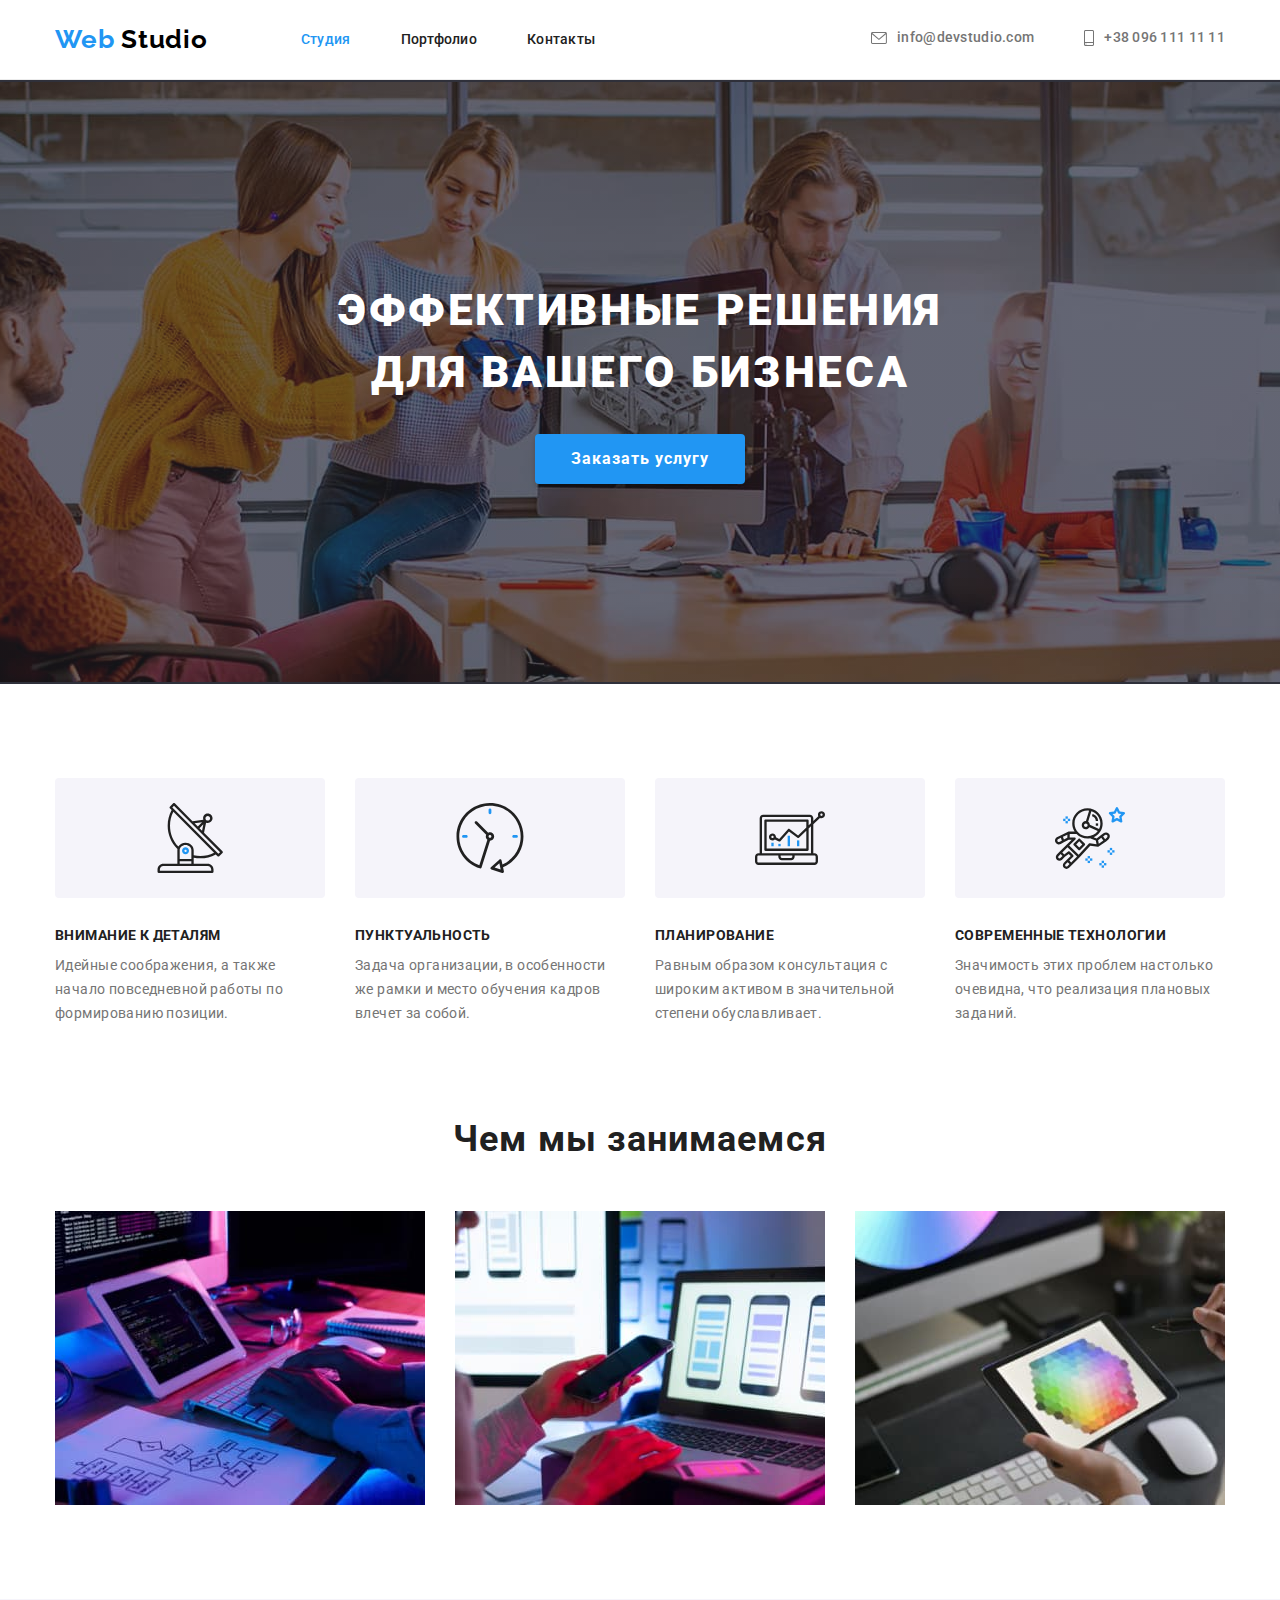
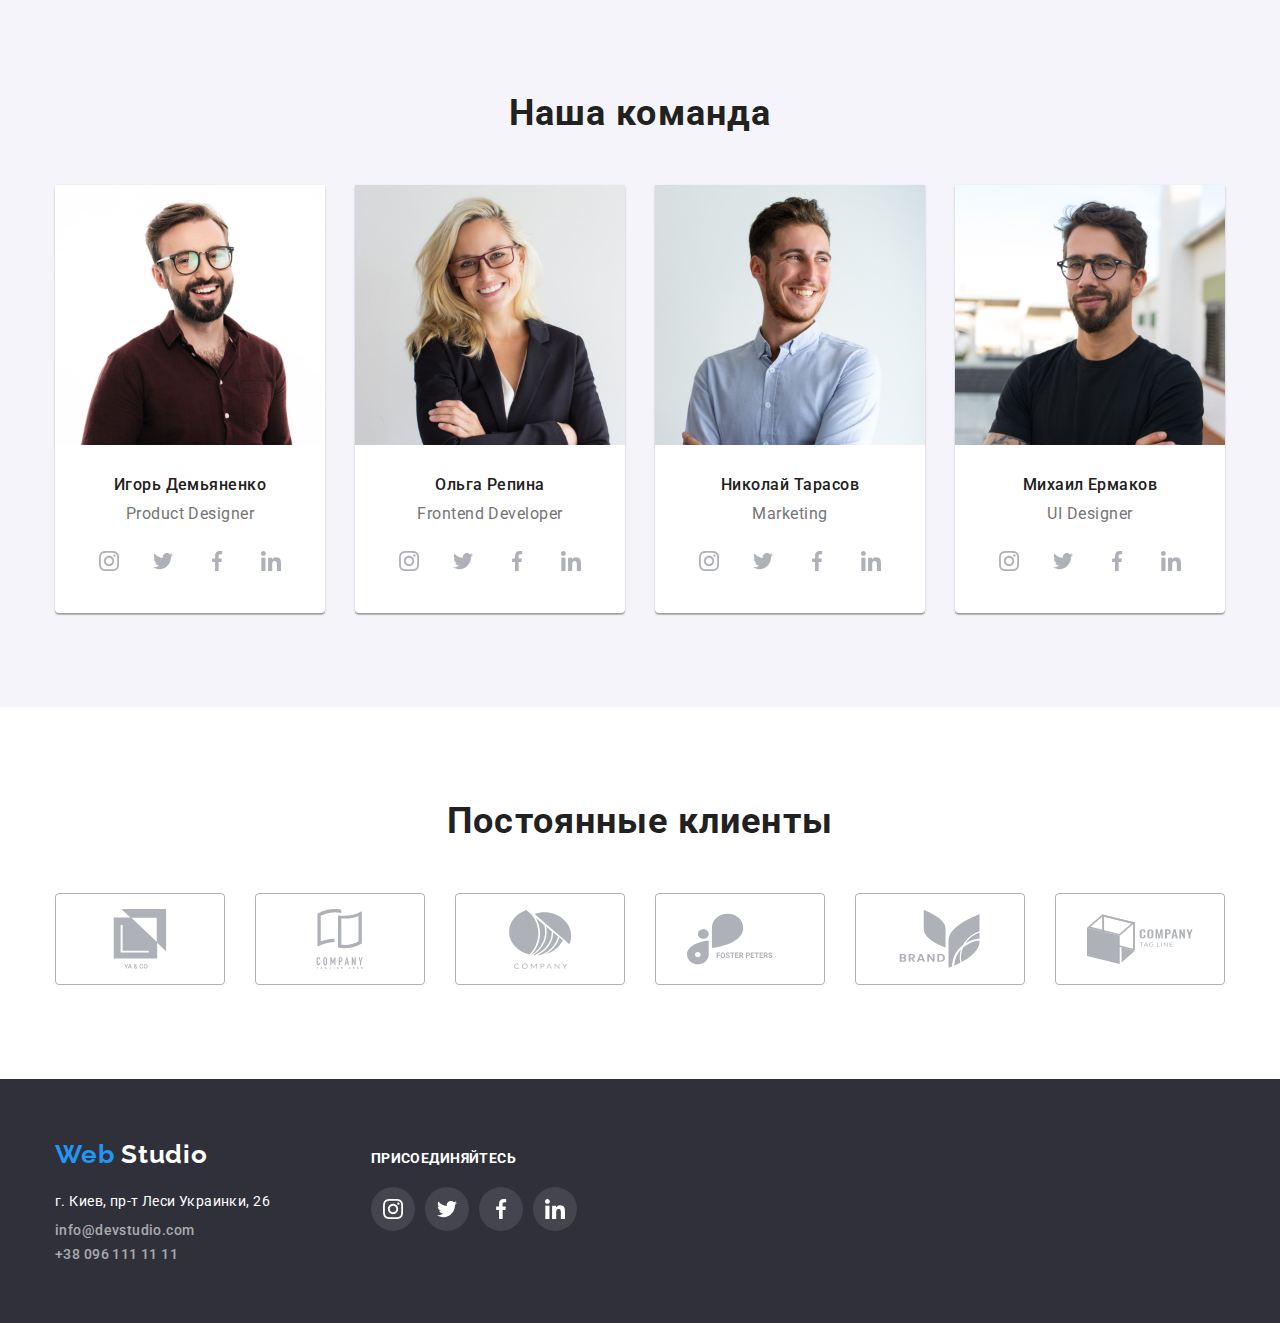
==== index.html @ 5f7f223e "create hw-05" ====
<!DOCTYPE html>
<html lang="ru">
  <head>
    <meta charset="UTF-8" />
    <meta http-equiv="X-UA-Compatible" content="IE=edge" />
    <meta name="viewport" content="width=device-width, initial-scale=1.0" />
    <title>Студия</title>
    <link rel="preconnect" href="https://fonts.googleapis.com" />
    <link rel="preconnect" href="https://fonts.gstatic.com" crossorigin />
    <link
      href="https://fonts.googleapis.com/css2?family=Oleo+Script&family=Raleway:wght@700&family=Roboto:wght@400;500;700;900&display=swap"
      rel="stylesheet"
    />
    <link
      rel="stylesheet"
      href="https://cdnjs.cloudflare.com/ajax/libs/modern-normalize/1.1.0/modern-normalize.css"
    />
    <link rel="stylesheet" href="./css/style.css" />
  </head>

  <body>
    <!--Хедер-->
    <header class="header">
      <div class="container header-content">
        <a class="logo link" href="./index.html">
          <span class="logo-web-color">Web</span>
          <span class="logo-studio-color">Studio</span>
        </a>
        <nav>
          <ul class="nav-list list">
            <li class="nav-item">
              <a class="nav-link link current" href="./index.html">Студия</a>
            </li>
            <li class="nav-item">
              <a class="nav-link link" href="./portfolio.html">Портфолио</a>
            </li>
            <li class="nav-item">
              <a class="nav-link link" href="#footer">Контакты</a>
            </li>
          </ul>
        </nav>
        <ul class="contacts-list list">
          <li class="contacts-item">
            <a class="contacts-link header-email link" href="mailto:info@devstudio.com">
              <svg class="header-icon envelope-icon">
                <use href="./images/icons.svg#icon-envelope"></use>
              </svg>
              info@devstudio.com
            </a>
          </li>
          <li class="contacts-item">
            <a class="contacts-link header-phone link" href="tel:+380961111111">
              <svg class="header-icon smartphone-icon">
                <use href="./images/icons.svg#icon-smartphone"></use>
              </svg>
              +38 096 111 11 11
            </a>
          </li>
        </ul>
      </div>
    </header>

    <main>
      <!--Герой-->
      <section class="section hero">
        <h1 class="hero-title">Эффективные решения для вашего бизнеса</h1>
        <button class="hero-button btn" type="button">Заказать услугу</button>
      </section>
      <!--Особенности-->
      <section class="section features">
        <div class="container">
          <!--Заголовок скрыт-->
          <h2 class="visually-hidden">Особенности</h2>
          <!--содержание секции-->
          <ul class="features-list list">
            <li class="features-item">
              <div class="features-icon-field">
                <svg class="features-icon">
                  <use href="./images/icons.svg#icon-antenna"></use>
                </svg>
              </div>
              <h3 class="features-item-title">Внимание к деталям</h3>
              <p class="features-item-text">
                Идейные соображения, а также начало повседневной работы по формированию позиции.
              </p>
            </li>
            <li class="features-item">
              <div class="features-icon-field">
                <svg class="features-icon">
                  <use href="./images/icons.svg#icon-clock"></use>
                </svg>
              </div>
              <h3 class="features-item-title">Пунктуальность</h3>
              <p class="features-item-text">
                Задача организации, в особенности же рамки и место обучения кадров влечет за собой.
              </p>
            </li>
            <li class="features-item">
              <div class="features-icon-field">
                <svg class="features-icon">
                  <use href="./images/icons.svg#icon-diagram"></use>
                </svg>
              </div>
              <h3 class="features-item-title">Планирование</h3>
              <p class="features-item-text">
                Равным образом консультация с широким активом в значительной степени обуславливает.
              </p>
            </li>
            <li class="features-item">
              <div class="features-icon-field">
                <svg class="features-icon">
                  <use href="./images/icons.svg#icon-astronaut"></use>
                </svg>
              </div>
              <h3 class="features-item-title">Современные технологии</h3>
              <p class="features-item-text">
                Значимость этих проблем настолько очевидна, что реализация плановых заданий.
              </p>
            </li>
          </ul>
        </div>
      </section>
      <!--презентация продуктов компании-->
      <section class="section directions">
        <div class="container">
          <h2 class="directions-title pre-title">Чем мы занимаемся</h2>
          <ul class="directions-list list">
            <li class="directions-item">
              <img class="directions-image" src="./images/box_1.jpg" alt="Продукт 1" width="370" />
            </li>
            <li class="directions-item">
              <img class="directions-image" src="./images/box_2.jpg" alt="Продукт 2" width="370" />
            </li>
            <li class="directions-item">
              <img class="directions-image" src="./images/box_3.jpg" alt="Продукт 3" width="370" />
            </li>
          </ul>
        </div>
      </section>
      <!--Команда-->
      <section class="section team">
        <div class="container">
          <h2 class="team-title pre-title">Наша команда</h2>
          <ul class="team-list list">
            <li class="team-item">
              <img
                class="team-image"
                src="./images/team_photo_1.jpg"
                alt="Сотрудник 1"
                width="270"
              />
              <div class="team-description">
                <h3 class="team-member">Игорь Демьяненко</h3>
                <p class="team-position">Product Designer</p>
                <ul class="social-list">
                  <li class="social-item">
                    <a class="social-link link" href="/">
                      <svg class="social-icon">
                        <use href="./images/icons.svg#icon-instagram"></use>
                      </svg>
                    </a>
                  </li>
                  <li class="social-item">
                    <a class="social-link link" href="/">
                      <svg class="social-icon">
                        <use href="./images/icons.svg#icon-twitter"></use>
                      </svg>
                    </a>
                  </li>
                  <li class="social-item">
                    <a class="social-link link" href="/">
                      <svg class="social-icon">
                        <use href="./images/icons.svg#icon-facebook"></use>
                      </svg>
                    </a>
                  </li>
                  <li class="social-item">
                    <a class="social-link link" href="/">
                      <svg class="social-icon">
                        <use href="./images/icons.svg#icon-linkedin"></use>
                      </svg>
                    </a>
                  </li>
                </ul>
              </div>
            </li>
            <li class="team-item">
              <img
                class="team-image"
                src="./images/team_photo_2.jpg"
                alt="Сотрудник 2"
                width="270"
              />
              <div class="team-description">
                <h3 class="team-member">Ольга Репина</h3>
                <p class="team-position">Frontend Developer</p>
                <ul class="social-list">
                  <li class="social-item">
                    <a class="social-link link" href="/">
                      <svg class="social-icon">
                        <use href="./images/icons.svg#icon-instagram"></use>
                      </svg>
                    </a>
                  </li>
                  <li class="social-item">
                    <a class="social-link link" href="/">
                      <svg class="social-icon">
                        <use href="./images/icons.svg#icon-twitter"></use>
                      </svg>
                    </a>
                  </li>
                  <li class="social-item">
                    <a class="social-link link" href="/">
                      <svg class="social-icon">
                        <use href="./images/icons.svg#icon-facebook"></use>
                      </svg>
                    </a>
                  </li>
                  <li class="social-item">
                    <a class="social-link link" href="/">
                      <svg class="social-icon">
                        <use href="./images/icons.svg#icon-linkedin"></use>
                      </svg>
                    </a>
                  </li>
                </ul>
              </div>
            </li>
            <li class="team-item">
              <img
                class="team-image"
                src="./images/team_photo_3.jpg"
                alt="Сотрудник 3"
                width="270"
              />
              <div class="team-description">
                <h3 class="team-member">Николай Тарасов</h3>
                <p class="team-position">Marketing</p>
                <ul class="social-list">
                  <li class="social-item">
                    <a class="social-link link" href="/">
                      <svg class="social-icon">
                        <use href="./images/icons.svg#icon-instagram"></use>
                      </svg>
                    </a>
                  </li>
                  <li class="social-item">
                    <a class="social-link link" href="/">
                      <svg class="social-icon">
                        <use href="./images/icons.svg#icon-twitter"></use>
                      </svg>
                    </a>
                  </li>
                  <li class="social-item">
                    <a class="social-link link" href="/">
                      <svg class="social-icon">
                        <use href="./images/icons.svg#icon-facebook"></use>
                      </svg>
                    </a>
                  </li>
                  <li class="social-item">
                    <a class="social-link link" href="/">
                      <svg class="social-icon">
                        <use href="./images/icons.svg#icon-linkedin"></use>
                      </svg>
                    </a>
                  </li>
                </ul>
              </div>
            </li>
            <li class="team-item">
              <img
                class="team-image"
                src="./images/team_photo_4.jpg"
                alt="Сотрудник 4"
                width="270"
              />
              <div class="team-description">
                <h3 class="team-member">Михаил Ермаков</h3>
                <p class="team-position">UI Designer</p>
                <ul class="social-list">
                  <li class="social-item">
                    <a class="social-link link" href="/">
                      <svg class="social-icon">
                        <use href="./images/icons.svg#icon-instagram"></use>
                      </svg>
                    </a>
                  </li>
                  <li class="social-item">
                    <a class="social-link link" href="/">
                      <svg class="social-icon">
                        <use href="./images/icons.svg#icon-twitter"></use>
                      </svg>
                    </a>
                  </li>
                  <li class="social-item">
                    <a class="social-link link" href="/">
                      <svg class="social-icon">
                        <use href="./images/icons.svg#icon-facebook"></use>
                      </svg>
                    </a>
                  </li>
                  <li class="social-item">
                    <a class="social-link link" href="/">
                      <svg class="social-icon">
                        <use href="./images/icons.svg#icon-linkedin"></use>
                      </svg>
                    </a>
                  </li>
                </ul>
              </div>
            </li>
          </ul>
        </div>
      </section>
      <section class="section clients">
        <div class="container">
          <h2 class="clients-title pre-title">Постоянные клиенты</h2>
          <ul class="clients-list">
            <li class="clients-item">
              <a class="clients-link link" href="/">
                <svg class="clients-icon">
                  <use href="./images/icons.svg#icon-client1"></use>
                </svg>
              </a>
            </li>
            <li class="clients-item">
              <a class="clients-link link" href="/">
                <svg class="clients-icon">
                  <use href="./images/icons.svg#icon-client2"></use>
                </svg>
              </a>
            </li>
            <li class="clients-item">
              <a class="clients-link link" href="/">
                <svg class="clients-icon">
                  <use href="./images/icons.svg#icon-client3"></use>
                </svg>
              </a>
            </li>
            <li class="clients-item">
              <a class="clients-link link" href="/">
                <svg class="clients-icon">
                  <use href="./images/icons.svg#icon-client4"></use>
                </svg>
              </a>
            </li>
            <li class="clients-item">
              <a class="clients-link link" href="/">
                <svg class="clients-icon">
                  <use href="./images/icons.svg#icon-client5"></use>
                </svg>
              </a>
            </li>
            <li class="clients-item">
              <a class="clients-link link" href="/">
                <svg class="clients-icon">
                  <use href="./images/icons.svg#icon-client6"></use>
                </svg>
              </a>
            </li>
          </ul>
        </div>
      </section>
    </main>
    <!--подвал-->
    <footer id="footer">
      <div class="container footer-container">
        <div class="address-footer">
          <a class="logo footer-logo link" href="./index.html">
            <span class="logo-web-color">Web</span>
            <span class="logo-footer-color">Studio</span>
          </a>
          <address class="address">
            <ul class="address-list list">
              <li class="address-item">
                <a
                  class="address-link link"
                  href="https://www.google.com.ua/maps/place/%D0%B1%D1%83%D0%BB%D1%8C%D0%B2%D0%B0%D1%80+%D0%9B%D0%B5%D1%81%D1%96+%D0%A3%D0%BA%D1%80%D0%B0%D1%97%D0%BD%D0%BA%D0%B8,+26,+%D0%9A%D0%B8%D1%97%D0%B2,+02000/@50.4265841,30.5361971,17z/data=!4m13!1m7!3m6!1s0x40d4cf0e033ecbe9:0x57a4dffefec77da0!2z0LHRg9C70YzQstCw0YAg0JvQtdGB0ZYg0KPQutGA0LDRl9C90LrQuCwgMjYsINCa0LjRl9CyLCAwMjAwMA!3b1!8m2!3d50.4265807!4d30.5383858!3m4!1s0x40d4cf0e033ecbe9:0x57a4dffefec77da0!8m2!3d50.4265807!4d30.5383858"
                >
                  г. Киев, пр-т Леси Украинки, 26
                </a>
              </li>
              <li class="address-item">
                <a class="contacts-link footer-contacts-link link" href="mailto:info@devstudio.com">
                  info@devstudio.com
                </a>
              </li>
              <li class="address-item">
                <a class="contacts-link footer-contacts-link link" href="tel:+380961111111"
                  >+38 096 111 11 11</a
                >
              </li>
            </ul>
          </address>
        </div>
        <div class="social-footer">
          <h2 class="social-footer-title">Присоединяйтесь</h2>
          <ul class="social-list social-list-footer">
            <li class="social-item">
              <a class="social-link social-link-footer link" href="/">
                <svg class="social-icon social-icon-footer">
                  <use href="./images/icons.svg#icon-instagram"></use>
                </svg>
              </a>
            </li>
            <li class="social-item">
              <a class="social-link social-link-footer link" href="/">
                <svg class="social-icon social-icon-footer">
                  <use href="./images/icons.svg#icon-twitter"></use>
                </svg>
              </a>
            </li>
            <li class="social-item">
              <a class="social-link social-link-footer link" href="/">
                <svg class="social-icon social-icon-footer">
                  <use href="./images/icons.svg#icon-facebook"></use>
                </svg>
              </a>
            </li>
            <li class="social-item">
              <a class="social-link social-link-footer link" href="/">
                <svg class="social-icon social-icon-footer">
                  <use href="./images/icons.svg#icon-linkedin"></use>
                </svg>
              </a>
            </li>
          </ul>
        </div>
      </div>
    </footer>
  </body>
</html>
---- css/style.css ----
:root {
	--main-text-color: #212121;
	--paragraf-color: #757575;
	--main-brand-color: #2196f3;
	--main-background-color: #2f303a;
	--secondary-background-color: #f5f4fa;
	--hover-text-color: #ffffff;
	--logo-darck-color: #000000;
	--footer-link-color: rgba(255, 255, 255, 0.6);
	--footer-social-color: rgba(255, 255, 255, 0.1);
	--portfolio-border-color: #eeeeee;
	--clients-border-color: #afb1b8;
}

body {
	font-family: Roboto, sans-serif;
	color: var(--main-text-color);
	margin: 0;
}

button {
	border-width: 0;
}

h1,
h2,
h3,
h4,
h5,
h6 {
	margin: 0;
}

ul {
	list-style-type: none;
	margin: 0;
	padding: 0;
}

p {
	margin: 0;
}

img {
	display: block;
	max-width: 100%;
	height: auto;
}

.container {
	width: 1200px;
	margin: 0 auto;
	padding: 0 15px;
}

.link {
	text-decoration: none;
}

.btn {
	cursor: pointer;
}

.address {
	font-style: normal;
}

.section {
	padding: 94px 0;
}

/*Главная страница*/

/* Хедер */
.header {
	border-bottom: 1px solid #ececec;
}

.header-content {
	display: flex;
	align-items: center;
}

/*Логотип*/
.logo {
	font-family: Raleway;
	font-weight: 700;
	font-size: 26px;
	line-height: 1.2;
	letter-spacing: 0.03em;
	margin-right: 93px;
}

.logo-web-color {
	color: var(--main-brand-color);
}

.logo-studio-color {
	color: var(--logo-darck-color);
}

.logo-footer-color {
	color: var(--hover-text-color);
}

/*Навигация*/
.nav-list {
	display: flex;
}

.nav-item:not(:last-child) {
	margin-right: 50px;
}

.nav-link {
	display: block;
	padding: 32px 0;
	font-weight: 500;
	font-size: 14px;
	line-height: 1.1;
	letter-spacing: 0.02em;
	color: var(--main-text-color);
}

.current {
	color: var(--main-brand-color);
}

.nav-link:hover,
.nav-link:focus {
	color: var(--main-brand-color);
}

.contacts-list {
	display: flex;
	margin-left: auto;
}

.contacts-item:not(:last-child) {
	margin-right: 50px;
}

.contacts-link {
	display: inline-flex;
	align-items: center;
	font-weight: 500;
	font-size: 14px;
	line-height: 1.1;
	letter-spacing: 0.02em;
	color: var(--paragraf-color);
}

.header-icon {
	fill: currentColor;
	margin-right: 10px;
}

.envelope-icon {
	width: 16px;
	height: 12px;
}

.smartphone-icon {
	width: 10px;
	height: 16px;
}

.contacts-link:hover,
.contacts-link:focus {
	color: var(--main-brand-color);
}

/*Герой*/
.hero {
	padding: 200px 0;
	background-image: linear-gradient(to right, rgba(47, 48, 58, 0.4), rgba(47, 48, 58, 0.4)),
		url(../images/hero-bg-image.jpg);
	background-color: var(--main-background-color);
	background-repeat: no-repeat;
	background-position: center;
}

.hero-title {
	max-width: 700px;
	font-weight: 900;
	font-size: 44px;
	line-height: 1.4;
	text-align: center;
	letter-spacing: 0.06em;
	text-transform: uppercase;
	color: var(--hover-text-color);
	margin-left: auto;
	margin-right: auto;
	margin-bottom: 30px;
}

.hero-button {
	display: block;
	margin: 0 auto;
	padding: 10px 36px;
	background: var(--main-brand-color);
	box-shadow: 0px 4px 4px rgba(0, 0, 0, 0.15);
	border-radius: 4px;
	font-weight: 700;
	font-size: 16px;
	line-height: 1.9;
	letter-spacing: 0.06em;
	color: var(--hover-text-color);
}

/*Особенности*/
.visually-hidden {
	position: absolute;
	width: 1px;
	height: 1px;
	margin: -1px;
	padding: 0;
	border: 0;
	white-space: nowrap;
	clip-path: inset(100%);
	clip: rect(0 0 0 0);
	overflow: hidden;
}

.features {
	padding-bottom: 0;
}

.features-list {
	display: flex;
}

.features-item {
	width: 270px;
	display: inline-block;
}

.features-icon-field {
	display: flex;
	padding: 25px 0;
	background-color: var(--secondary-background-color);
	justify-content: center;
	margin-bottom: 30px;
	border-radius: 4px;
}

.features-icon {
	width: 70px;
	height: 70px;
}

.features-item:not(:last-child) {
	margin-right: 30px;
}

.features-item-title {
	margin-bottom: 10px;
	font-weight: 700;
	font-size: 14px;
	line-height: 1.1;
	letter-spacing: 0.03em;
	text-transform: uppercase;
}

.features-item-text {
	font-size: 14px;
	line-height: 24px;
	letter-spacing: 0.03em;
	color: var(--paragraf-color);
}

/*Чем мы занимаемся*/
.pre-title {
	margin-bottom: 50px;
	font-weight: 700;
	font-size: 36px;
	line-height: 1.16;
	letter-spacing: 0.03em;
	text-align: center;
}

.directions-list {
	display: flex;
}

.directions-item:not(:last-child) {
	margin-right: 30px;
}

/*Наша команда*/
.team {
	background-color: var(--secondary-background-color);
}

.team-list {
	display: flex;
}

.team-item {
	background: var(--hover-text-color);
	box-shadow: 0px 1px 3px rgba(0, 0, 0, 0.12), 0px 1px 1px rgba(0, 0, 0, 0.14), 0px 2px 1px rgba(0, 0, 0, 0.2);
	border-radius: 0px 0px 4px 4px;
}

.team-item:not(:last-child) {
	margin-right: 30px;
}

.team-description {
	text-align: center;
	padding: 30px 0;
}

.team-member {
	font-weight: 500;
	font-size: 16px;
	line-height: 1.2;
	letter-spacing: 0.03em;
	margin-bottom: 10px;
}

.team-position {
	font-size: 16px;
	line-height: 1.2;
	letter-spacing: 0.03em;
	color: var(--paragraf-color);
	margin-bottom: 16px;
}

.social-list {
	display: flex;
	padding: 0 32px;
}

.social-item {
	width: 44px;
	height: 44px;
}

.social-item:not(:last-child) {
	margin-right: 10px;
}

.social-link {
	display: flex;
	width: 100%;
	height: 100%;
	border-radius: 50%;
	align-items: center;
	justify-content: center;
	color: var(--clients-border-color);
}

.social-link:hover,
.social-link:focus {
	background-color: var(--main-brand-color);
	color: var(--hover-text-color);
}

.social-icon {
	width: 20px;
	height: 20px;
	fill: currentColor;
}

/*Наши клиенты*/

.clients-list {
	display: flex;
}

.clients-item:not(:last-child) {
	margin-right: 30px;
}

.clients-link {
	display: flex;
	align-items: center;
	justify-content: center;
	width: 170px;
	height: 92px;
	border: 1px solid var(--clients-border-color);
	border-radius: 4px;
	color: var(--clients-border-color);
}

.clients-link:hover,
.clients-link:focus {
	border: 1px solid var(--main-brand-color);
	color: var(--main-brand-color);
}

.clients-icon {
	width: 106px;
	height: 60px;
	fill: currentColor;
}

/*Подвал*/
footer {
	background-color: var(--main-background-color);
	padding: 60px 0;
}

.footer-container {
	display: flex;
}

.address-footer {
	margin-right: 70px;
}

.footer-logo {
	display: block;
	margin-bottom: 20px;
}

.address-item {
	margin-bottom: 9px;
}

.address-item:last-child {
	margin-bottom: 0;
}

.address-link {
	display: block;
	font-size: 14px;
	line-height: 1.7;
	letter-spacing: 0.03em;
	color: var(--hover-text-color);
}

.footer-contacts-link {
	display: block;
	letter-spacing: 0.03em;
	color: var(--footer-link-color);
}

.social-footer {
	margin-top: 12px;
}

.social-footer-title {
	font-weight: bold;
	font-size: 14px;
	line-height: 1.14;
	letter-spacing: 0.03em;
	text-transform: uppercase;
	color: var(--hover-text-color);
	margin-bottom: 20px;
}

.social-list-footer {
	padding: 0;
}

.social-link-footer {
	background-color: var(--footer-social-color);
	fill: var(--hover-text-color);
}

.social-icon-footer {
	fill: var(--hover-text-color);
}

/*Страница портфолио*/

/*Фильтры*/
.filter-list {
	display: flex;
	justify-content: center;
	margin-bottom: 50px;
}

.filter-item:not(:last-child) {
	margin-right: 8px;
}

.secondary-button {
	padding: 6px 22px;
	background: var(--secondary-background-color);
	border: none;
	border-radius: 4px;
	font-family: inherit;
	font-weight: 500;
	font-size: 16px;
	line-height: 1.6;
	text-align: center;
	letter-spacing: 0.03em;
}

.secondary-button:hover,
.secondary-button:focus {
	background: var(--main-brand-color);
	color: var(--hover-text-color);
	box-shadow: 0px 3px 1px rgba(0, 0, 0, 0.1), 0px 1px 2px rgba(0, 0, 0, 0.08), 0px 2px 2px rgba(0, 0, 0, 0.12);
}

/*Проекты*/
.projects-list {
	display: flex;
	flex-wrap: wrap;
}

.projects-item {
	cursor: pointer;
}

.projects-item:not(:nth-child(3n)) {
	margin-right: 30px;
}

.projects-item:not(:nth-last-child(-n + 3)) {
	margin-bottom: 30px;
}

.projects-item:hover {
	box-shadow: 0px 1px 1px rgba(0, 0, 0, 0.12), 0px 4px 4px rgba(0, 0, 0, 0.06), 1px 4px 6px rgba(0, 0, 0, 0.16);
}

.projects-description-field {
	padding: 20px 24px;
	border-left: 1px solid var(--portfolio-border-color);
	border-right: 1px solid var(--portfolio-border-color);
	border-bottom: 1px solid var(--portfolio-border-color);
}

.projects-image {
	display: block;
}

.projects-title {
	font-weight: 700;
	font-size: 18px;
	line-height: 2;
	letter-spacing: 0.06em;
	margin-bottom: 4px;
}

.projects-description {
	font-size: 16px;
	line-height: 1.9;
	letter-spacing: 0.03em;
	color: var(--paragraf-color);
}
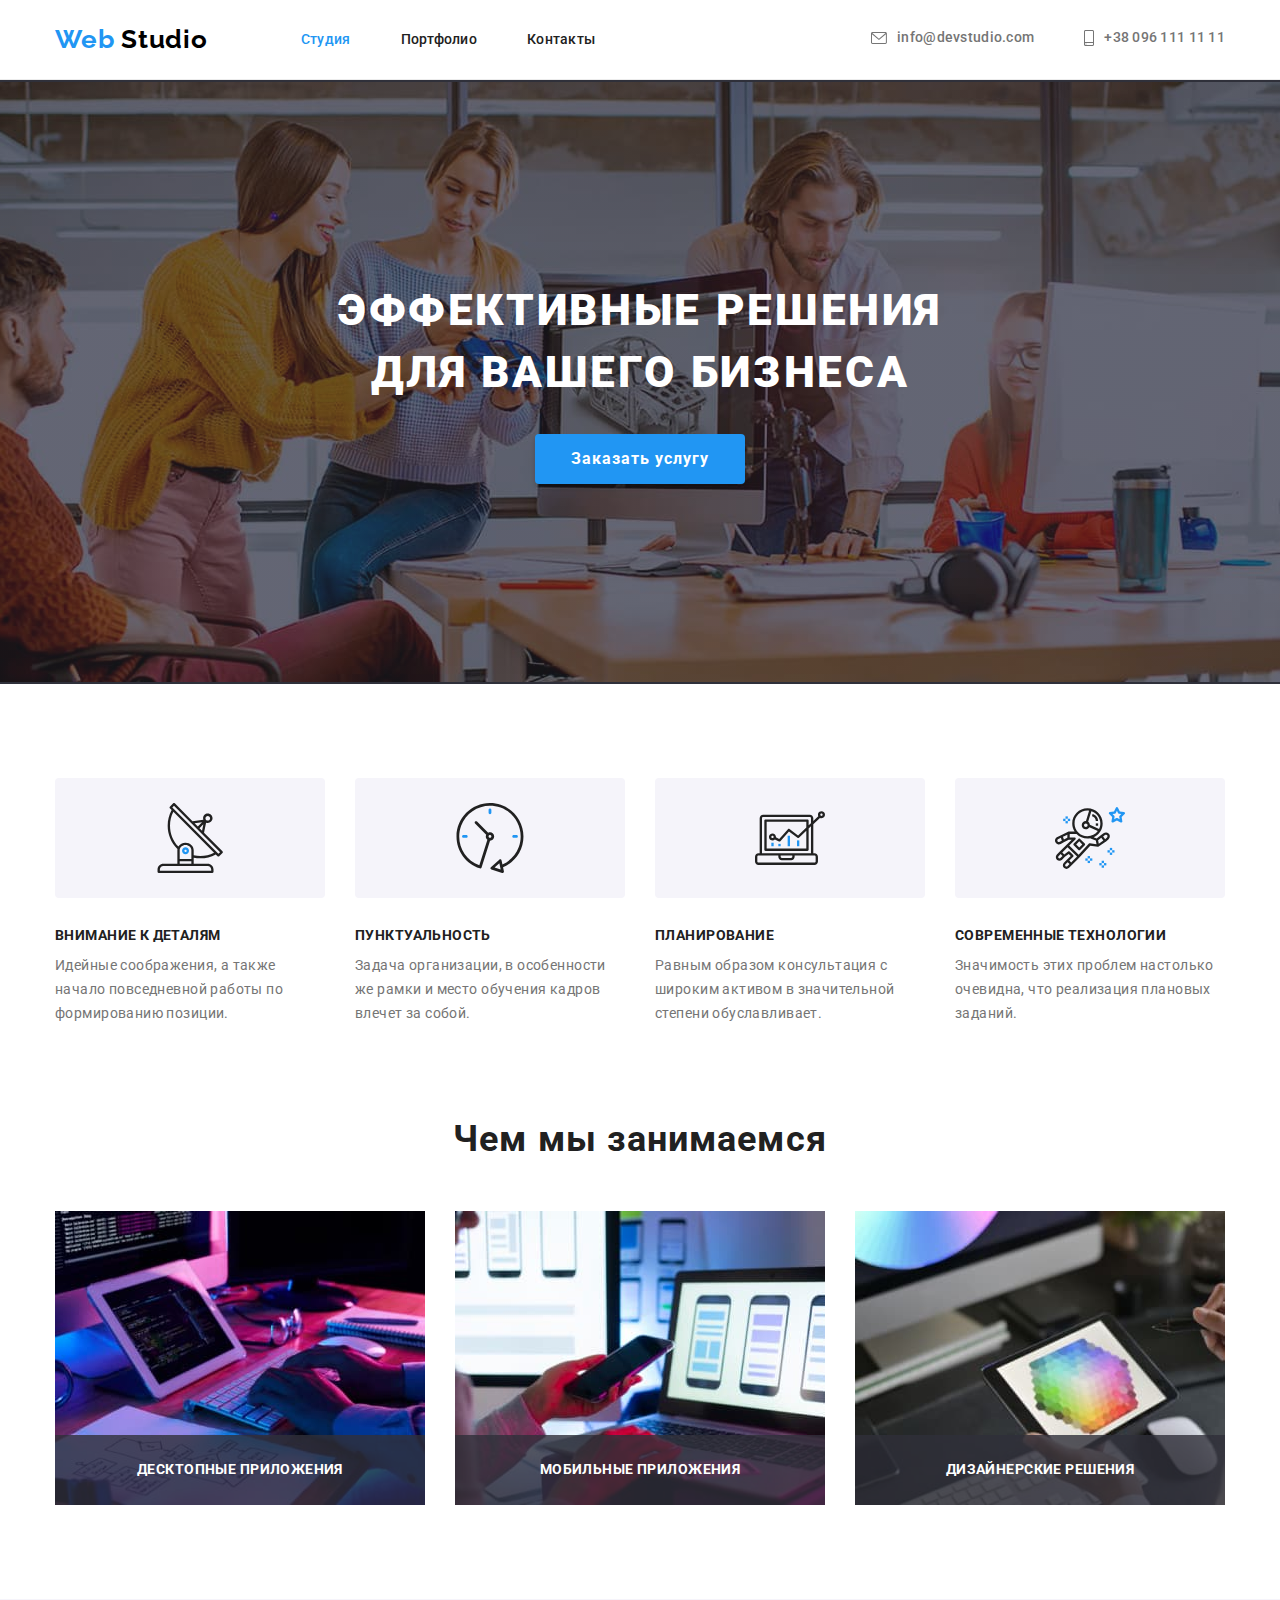
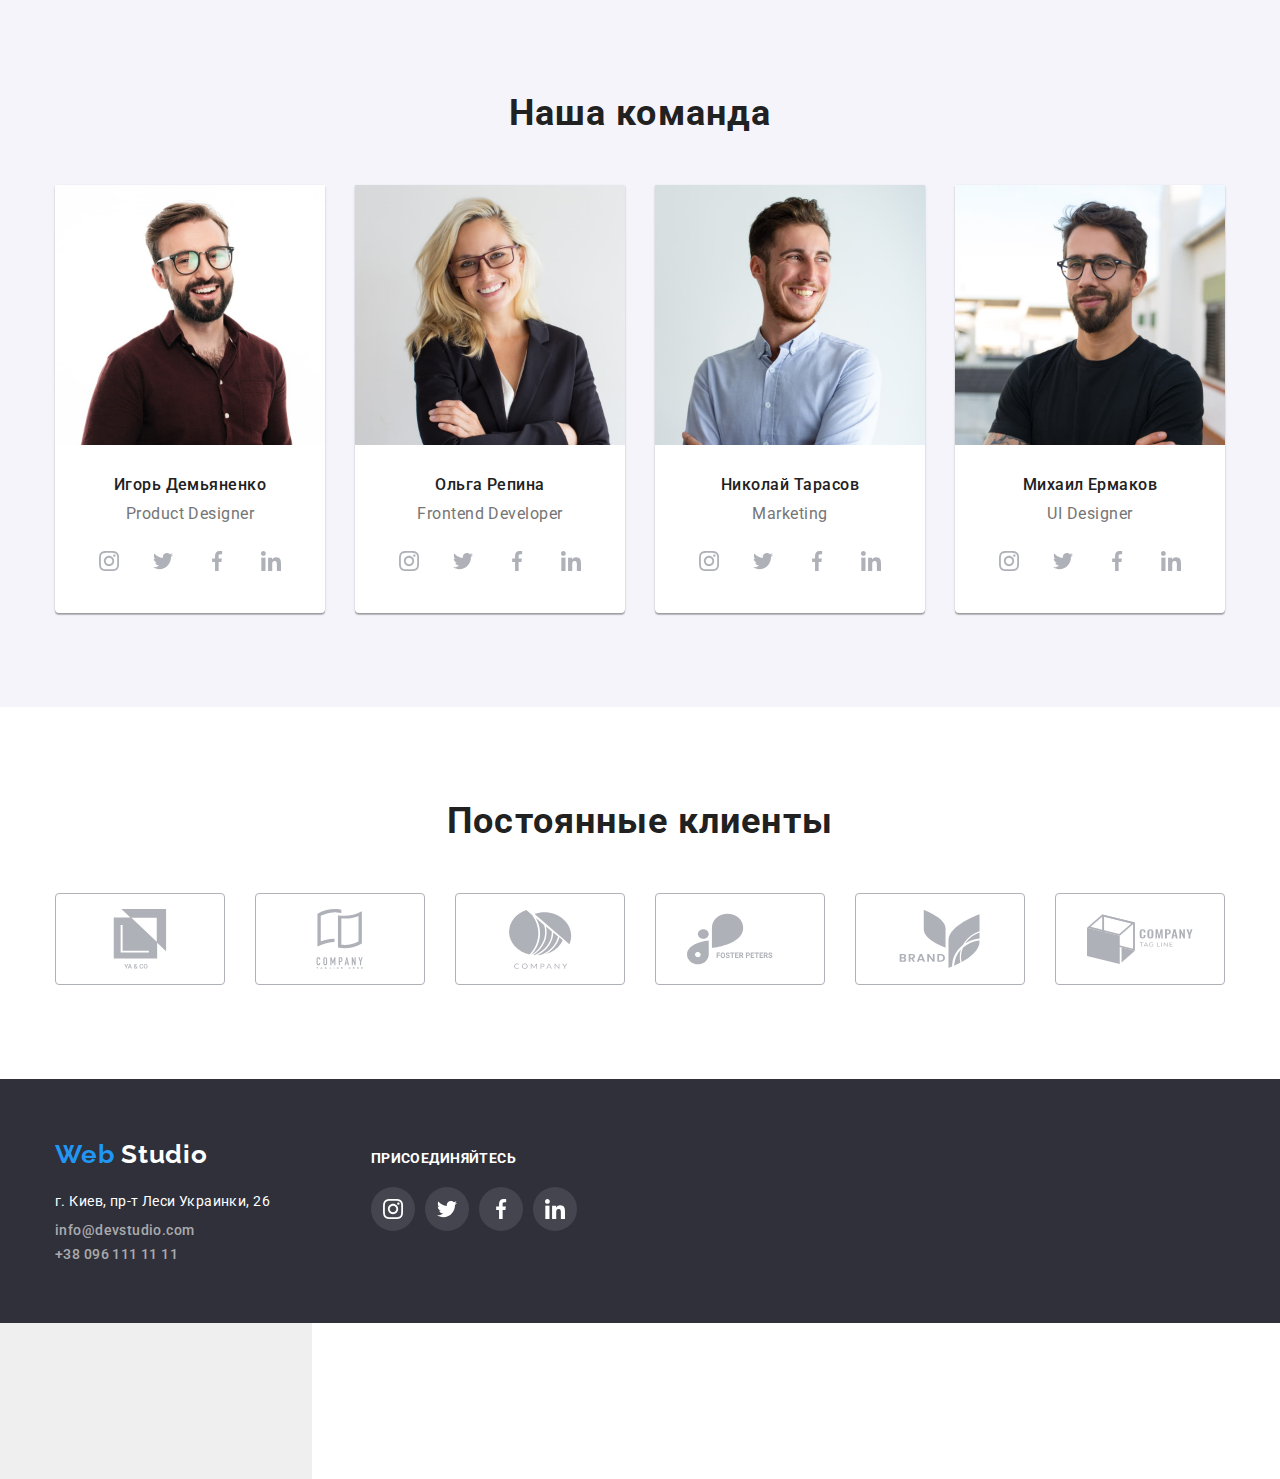
==== commit 4ad99bbd: "add close button on modal window" ====
--- a/index.html
+++ b/index.html
@@ -64,7 +64,7 @@
       <!--Герой-->
       <section class="section hero">
         <h1 class="hero-title">Эффективные решения для вашего бизнеса</h1>
-        <button class="hero-button btn" type="button">Заказать услугу</button>
+        <button class="hero-button btn" data-modal-open type="button">Заказать услугу</button>
       </section>
       <!--Особенности-->
       <section class="section features">
@@ -126,13 +126,37 @@
           <h2 class="directions-title pre-title">Чем мы занимаемся</h2>
           <ul class="directions-list list">
             <li class="directions-item">
-              <img class="directions-image" src="./images/box_1.jpg" alt="Продукт 1" width="370" />
+              <div class="directions-thumb">
+                <img
+                  class="directions-image"
+                  src="./images/box_1.jpg"
+                  alt="Продукт 1"
+                  width="370"
+                />
+                <div class="directon-explain">Десктопные приложения</div>
+              </div>
             </li>
             <li class="directions-item">
-              <img class="directions-image" src="./images/box_2.jpg" alt="Продукт 2" width="370" />
+              <div class="directions-thumb">
+                <img
+                  class="directions-image"
+                  src="./images/box_2.jpg"
+                  alt="Продукт 2"
+                  width="370"
+                />
+                <div class="directon-explain">Мобильные приложения</div>
+              </div>
             </li>
             <li class="directions-item">
-              <img class="directions-image" src="./images/box_3.jpg" alt="Продукт 3" width="370" />
+              <div class="directions-thumb">
+                <img
+                  class="directions-image"
+                  src="./images/box_3.jpg"
+                  alt="Продукт 3"
+                  width="370"
+                />
+                <div class="directon-explain">Дизайнерские решения</div>
+              </div>
             </li>
           </ul>
         </div>
@@ -313,6 +337,7 @@
           </ul>
         </div>
       </section>
+		<!--Постоянные клиенты-->
       <section class="section clients">
         <div class="container">
           <h2 class="clients-title pre-title">Постоянные клиенты</h2>
@@ -429,5 +454,17 @@
         </div>
       </div>
     </footer>
+	 <!--Модальное окно-->
+	 <div class="backdrop is-hidden" data-modal>
+		 <div class="modal">
+			 <button class="close-field" data-modal-close type="button">
+				 <svg class="close-icon">
+					 <use href="./images/icons.svg#icon-close"></use>
+				 </svg>
+			 </button>
+		 </div>
+	 </div>
+	 <!--Скрипты-->
+    <script src="./js/modal.js"></script>
   </body>
 </html>
--- a/css/style.css
+++ b/css/style.css
@@ -1,25 +1,25 @@
 :root {
-	--main-text-color: #212121;
-	--paragraf-color: #757575;
-	--main-brand-color: #2196f3;
-	--main-background-color: #2f303a;
-	--secondary-background-color: #f5f4fa;
-	--hover-text-color: #ffffff;
-	--logo-darck-color: #000000;
-	--footer-link-color: rgba(255, 255, 255, 0.6);
-	--footer-social-color: rgba(255, 255, 255, 0.1);
-	--portfolio-border-color: #eeeeee;
-	--clients-border-color: #afb1b8;
+  --main-text-color: #212121;
+  --paragraf-color: #757575;
+  --main-brand-color: #2196f3;
+  --main-background-color: #2f303a;
+  --secondary-background-color: #f5f4fa;
+  --hover-text-color: #ffffff;
+  --logo-darck-color: #000000;
+  --footer-link-color: rgba(255, 255, 255, 0.6);
+  --footer-social-color: rgba(255, 255, 255, 0.1);
+  --portfolio-border-color: #eeeeee;
+  --clients-border-color: #afb1b8;
 }
 
 body {
-	font-family: Roboto, sans-serif;
-	color: var(--main-text-color);
-	margin: 0;
+  font-family: Roboto, sans-serif;
+  color: var(--main-text-color);
+  margin: 0;
 }
 
 button {
-	border-width: 0;
+  border-width: 0;
 }
 
 h1,
@@ -28,519 +28,570 @@
 h4,
 h5,
 h6 {
-	margin: 0;
+  margin: 0;
 }
 
 ul {
-	list-style-type: none;
-	margin: 0;
-	padding: 0;
+  list-style-type: none;
+  margin: 0;
+  padding: 0;
 }
 
 p {
-	margin: 0;
+  margin: 0;
 }
 
 img {
-	display: block;
-	max-width: 100%;
-	height: auto;
+  display: block;
+  max-width: 100%;
+  height: auto;
+}
+
+:hover,
+:focus {
+  transition-duration: 250ms;
+  transition-timing-function: cubic-bezier(0.4, 0, 0.2, 1);
 }
 
 .container {
-	width: 1200px;
-	margin: 0 auto;
-	padding: 0 15px;
+  width: 1200px;
+  margin: 0 auto;
+  padding: 0 15px;
 }
 
 .link {
-	text-decoration: none;
+  text-decoration: none;
 }
 
 .btn {
-	cursor: pointer;
+  cursor: pointer;
 }
 
 .address {
-	font-style: normal;
+  font-style: normal;
 }
 
 .section {
-	padding: 94px 0;
+  padding: 94px 0;
 }
 
 /*Главная страница*/
 
 /* Хедер */
 .header {
-	border-bottom: 1px solid #ececec;
+  border-bottom: 1px solid #ececec;
 }
 
 .header-content {
-	display: flex;
-	align-items: center;
+  display: flex;
+  align-items: center;
 }
 
 /*Логотип*/
 .logo {
-	font-family: Raleway;
-	font-weight: 700;
-	font-size: 26px;
-	line-height: 1.2;
-	letter-spacing: 0.03em;
-	margin-right: 93px;
+  font-family: Raleway;
+  font-weight: 700;
+  font-size: 26px;
+  line-height: 1.2;
+  letter-spacing: 0.03em;
+  margin-right: 93px;
 }
 
 .logo-web-color {
-	color: var(--main-brand-color);
+  color: var(--main-brand-color);
 }
 
 .logo-studio-color {
-	color: var(--logo-darck-color);
+  color: var(--logo-darck-color);
 }
 
 .logo-footer-color {
-	color: var(--hover-text-color);
+  color: var(--hover-text-color);
 }
 
 /*Навигация*/
 .nav-list {
-	display: flex;
+  display: flex;
 }
 
 .nav-item:not(:last-child) {
-	margin-right: 50px;
+  margin-right: 50px;
 }
 
 .nav-link {
-	display: block;
-	padding: 32px 0;
-	font-weight: 500;
-	font-size: 14px;
-	line-height: 1.1;
-	letter-spacing: 0.02em;
-	color: var(--main-text-color);
+  display: block;
+  padding: 32px 0;
+  font-weight: 500;
+  font-size: 14px;
+  line-height: 1.1;
+  letter-spacing: 0.02em;
+  color: var(--main-text-color);
 }
 
 .current {
-	color: var(--main-brand-color);
+  color: var(--main-brand-color);
 }
 
 .nav-link:hover,
 .nav-link:focus {
-	color: var(--main-brand-color);
+  color: var(--main-brand-color);
 }
 
 .contacts-list {
-	display: flex;
-	margin-left: auto;
+  display: flex;
+  margin-left: auto;
 }
 
 .contacts-item:not(:last-child) {
-	margin-right: 50px;
+  margin-right: 50px;
 }
 
 .contacts-link {
-	display: inline-flex;
-	align-items: center;
-	font-weight: 500;
-	font-size: 14px;
-	line-height: 1.1;
-	letter-spacing: 0.02em;
-	color: var(--paragraf-color);
+  display: inline-flex;
+  align-items: center;
+  font-weight: 500;
+  font-size: 14px;
+  line-height: 1.1;
+  letter-spacing: 0.02em;
+  color: var(--paragraf-color);
 }
 
 .header-icon {
-	fill: currentColor;
-	margin-right: 10px;
+  fill: currentColor;
+  margin-right: 10px;
 }
 
 .envelope-icon {
-	width: 16px;
-	height: 12px;
+  width: 16px;
+  height: 12px;
 }
 
 .smartphone-icon {
-	width: 10px;
-	height: 16px;
+  width: 10px;
+  height: 16px;
 }
 
 .contacts-link:hover,
 .contacts-link:focus {
-	color: var(--main-brand-color);
+  color: var(--main-brand-color);
 }
 
 /*Герой*/
 .hero {
-	padding: 200px 0;
-	background-image: linear-gradient(to right, rgba(47, 48, 58, 0.4), rgba(47, 48, 58, 0.4)),
-		url(../images/hero-bg-image.jpg);
-	background-color: var(--main-background-color);
-	background-repeat: no-repeat;
-	background-position: center;
+  padding: 200px 0;
+  max-width: 1600px;
+  margin: 0 auto;
+  background-image: linear-gradient(to right, rgba(47, 48, 58, 0.4), rgba(47, 48, 58, 0.4)),
+    url(../images/hero-bg-image.jpg);
+  background-color: var(--main-background-color);
+  background-repeat: no-repeat;
+  background-position: center;
 }
 
 .hero-title {
-	max-width: 700px;
-	font-weight: 900;
-	font-size: 44px;
-	line-height: 1.4;
-	text-align: center;
-	letter-spacing: 0.06em;
-	text-transform: uppercase;
-	color: var(--hover-text-color);
-	margin-left: auto;
-	margin-right: auto;
-	margin-bottom: 30px;
+  max-width: 700px;
+  font-weight: 900;
+  font-size: 44px;
+  line-height: 1.4;
+  text-align: center;
+  letter-spacing: 0.06em;
+  text-transform: uppercase;
+  color: var(--hover-text-color);
+  margin-left: auto;
+  margin-right: auto;
+  margin-bottom: 30px;
 }
 
 .hero-button {
-	display: block;
-	margin: 0 auto;
-	padding: 10px 36px;
-	background: var(--main-brand-color);
-	box-shadow: 0px 4px 4px rgba(0, 0, 0, 0.15);
-	border-radius: 4px;
-	font-weight: 700;
-	font-size: 16px;
-	line-height: 1.9;
-	letter-spacing: 0.06em;
-	color: var(--hover-text-color);
+  display: block;
+  margin: 0 auto;
+  padding: 10px 36px;
+  background: var(--main-brand-color);
+  box-shadow: 0px 4px 4px rgba(0, 0, 0, 0.15);
+  border-radius: 4px;
+  font-weight: 700;
+  font-size: 16px;
+  line-height: 1.9;
+  letter-spacing: 0.06em;
+  color: var(--hover-text-color);
 }
 
 /*Особенности*/
 .visually-hidden {
-	position: absolute;
-	width: 1px;
-	height: 1px;
-	margin: -1px;
-	padding: 0;
-	border: 0;
-	white-space: nowrap;
-	clip-path: inset(100%);
-	clip: rect(0 0 0 0);
-	overflow: hidden;
+  position: absolute;
+  width: 1px;
+  height: 1px;
+  margin: -1px;
+  padding: 0;
+  border: 0;
+  white-space: nowrap;
+  clip-path: inset(100%);
+  clip: rect(0 0 0 0);
+  overflow: hidden;
 }
 
 .features {
-	padding-bottom: 0;
+  padding-bottom: 0;
 }
 
 .features-list {
-	display: flex;
+  display: flex;
 }
 
 .features-item {
-	width: 270px;
-	display: inline-block;
+  width: 270px;
+  display: inline-block;
 }
 
 .features-icon-field {
-	display: flex;
-	padding: 25px 0;
-	background-color: var(--secondary-background-color);
-	justify-content: center;
-	margin-bottom: 30px;
-	border-radius: 4px;
+  display: flex;
+  padding: 25px 0;
+  background-color: var(--secondary-background-color);
+  justify-content: center;
+  margin-bottom: 30px;
+  border-radius: 4px;
 }
 
 .features-icon {
-	width: 70px;
-	height: 70px;
+  width: 70px;
+  height: 70px;
 }
 
 .features-item:not(:last-child) {
-	margin-right: 30px;
+  margin-right: 30px;
 }
 
 .features-item-title {
-	margin-bottom: 10px;
-	font-weight: 700;
-	font-size: 14px;
-	line-height: 1.1;
-	letter-spacing: 0.03em;
-	text-transform: uppercase;
+  margin-bottom: 10px;
+  font-weight: 700;
+  font-size: 14px;
+  line-height: 1.1;
+  letter-spacing: 0.03em;
+  text-transform: uppercase;
 }
 
 .features-item-text {
-	font-size: 14px;
-	line-height: 24px;
-	letter-spacing: 0.03em;
-	color: var(--paragraf-color);
+  font-size: 14px;
+  line-height: 24px;
+  letter-spacing: 0.03em;
+  color: var(--paragraf-color);
 }
 
 /*Чем мы занимаемся*/
 .pre-title {
-	margin-bottom: 50px;
-	font-weight: 700;
-	font-size: 36px;
-	line-height: 1.16;
-	letter-spacing: 0.03em;
-	text-align: center;
+  margin-bottom: 50px;
+  font-weight: 700;
+  font-size: 36px;
+  line-height: 1.16;
+  letter-spacing: 0.03em;
+  text-align: center;
 }
 
 .directions-list {
-	display: flex;
+  display: flex;
+}
+
+.directions-thumb {
+  position: relative;
 }
 
 .directions-item:not(:last-child) {
-	margin-right: 30px;
+  margin-right: 30px;
+}
+
+.directon-explain {
+  position: absolute;
+  bottom: 0;
+  font-weight: bold;
+  font-size: 14px;
+  line-height: 1.14;
+  text-align: center;
+  letter-spacing: 0.03em;
+  text-transform: uppercase;
+  color: var(--hover-text-color);
+  background-color: rgba(47, 48, 58, 0.8);
+  width: 100%;
+  padding: 27px 0;
 }
 
 /*Наша команда*/
 .team {
-	background-color: var(--secondary-background-color);
+  background-color: var(--secondary-background-color);
 }
 
 .team-list {
-	display: flex;
+  display: flex;
 }
 
 .team-item {
-	background: var(--hover-text-color);
-	box-shadow: 0px 1px 3px rgba(0, 0, 0, 0.12), 0px 1px 1px rgba(0, 0, 0, 0.14), 0px 2px 1px rgba(0, 0, 0, 0.2);
-	border-radius: 0px 0px 4px 4px;
+  background: var(--hover-text-color);
+  box-shadow: 0px 1px 3px rgba(0, 0, 0, 0.12), 0px 1px 1px rgba(0, 0, 0, 0.14),
+    0px 2px 1px rgba(0, 0, 0, 0.2);
+  border-radius: 0px 0px 4px 4px;
 }
 
 .team-item:not(:last-child) {
-	margin-right: 30px;
+  margin-right: 30px;
 }
 
 .team-description {
-	text-align: center;
-	padding: 30px 0;
+  text-align: center;
+  padding: 30px 0;
 }
 
 .team-member {
-	font-weight: 500;
-	font-size: 16px;
-	line-height: 1.2;
-	letter-spacing: 0.03em;
-	margin-bottom: 10px;
+  font-weight: 500;
+  font-size: 16px;
+  line-height: 1.2;
+  letter-spacing: 0.03em;
+  margin-bottom: 10px;
 }
 
 .team-position {
-	font-size: 16px;
-	line-height: 1.2;
-	letter-spacing: 0.03em;
-	color: var(--paragraf-color);
-	margin-bottom: 16px;
+  font-size: 16px;
+  line-height: 1.2;
+  letter-spacing: 0.03em;
+  color: var(--paragraf-color);
+  margin-bottom: 16px;
 }
 
 .social-list {
-	display: flex;
-	padding: 0 32px;
+  display: flex;
+  padding: 0 32px;
 }
 
 .social-item {
-	width: 44px;
-	height: 44px;
+  width: 44px;
+  height: 44px;
 }
 
 .social-item:not(:last-child) {
-	margin-right: 10px;
+  margin-right: 10px;
 }
 
 .social-link {
-	display: flex;
-	width: 100%;
-	height: 100%;
-	border-radius: 50%;
-	align-items: center;
-	justify-content: center;
-	color: var(--clients-border-color);
+  display: flex;
+  width: 100%;
+  height: 100%;
+  border-radius: 50%;
+  align-items: center;
+  justify-content: center;
+  color: var(--clients-border-color);
 }
 
 .social-link:hover,
 .social-link:focus {
-	background-color: var(--main-brand-color);
-	color: var(--hover-text-color);
+  background-color: var(--main-brand-color);
+  color: var(--hover-text-color);
 }
 
 .social-icon {
-	width: 20px;
-	height: 20px;
-	fill: currentColor;
+  width: 20px;
+  height: 20px;
+  fill: currentColor;
 }
 
 /*Наши клиенты*/
 
 .clients-list {
-	display: flex;
+  display: flex;
 }
 
 .clients-item:not(:last-child) {
-	margin-right: 30px;
+  margin-right: 30px;
 }
 
 .clients-link {
-	display: flex;
-	align-items: center;
-	justify-content: center;
-	width: 170px;
-	height: 92px;
-	border: 1px solid var(--clients-border-color);
-	border-radius: 4px;
-	color: var(--clients-border-color);
+  display: flex;
+  align-items: center;
+  justify-content: center;
+  width: 170px;
+  height: 92px;
+  border: 1px solid var(--clients-border-color);
+  border-radius: 4px;
+  color: var(--clients-border-color);
 }
 
 .clients-link:hover,
 .clients-link:focus {
-	border: 1px solid var(--main-brand-color);
-	color: var(--main-brand-color);
+  border: 1px solid var(--main-brand-color);
+  color: var(--main-brand-color);
 }
 
 .clients-icon {
-	width: 106px;
-	height: 60px;
-	fill: currentColor;
+  width: 106px;
+  height: 60px;
+  fill: currentColor;
 }
 
 /*Подвал*/
 footer {
-	background-color: var(--main-background-color);
-	padding: 60px 0;
+  background-color: var(--main-background-color);
+  padding: 60px 0;
 }
 
 .footer-container {
-	display: flex;
+  display: flex;
+  align-items: baseline;
 }
 
 .address-footer {
-	margin-right: 70px;
+  margin-right: 70px;
 }
 
 .footer-logo {
-	display: block;
-	margin-bottom: 20px;
+  display: block;
+  margin-bottom: 20px;
 }
 
 .address-item {
-	margin-bottom: 9px;
+  margin-bottom: 9px;
 }
 
 .address-item:last-child {
-	margin-bottom: 0;
+  margin-bottom: 0;
 }
 
 .address-link {
-	display: block;
-	font-size: 14px;
-	line-height: 1.7;
-	letter-spacing: 0.03em;
-	color: var(--hover-text-color);
+  display: block;
+  font-size: 14px;
+  line-height: 1.7;
+  letter-spacing: 0.03em;
+  color: var(--hover-text-color);
 }
 
 .footer-contacts-link {
-	display: block;
-	letter-spacing: 0.03em;
-	color: var(--footer-link-color);
-}
-
-.social-footer {
-	margin-top: 12px;
+  display: block;
+  letter-spacing: 0.03em;
+  color: var(--footer-link-color);
 }
 
 .social-footer-title {
-	font-weight: bold;
-	font-size: 14px;
-	line-height: 1.14;
-	letter-spacing: 0.03em;
-	text-transform: uppercase;
-	color: var(--hover-text-color);
-	margin-bottom: 20px;
+  font-weight: bold;
+  font-size: 14px;
+  line-height: 1.14;
+  letter-spacing: 0.03em;
+  text-transform: uppercase;
+  color: var(--hover-text-color);
+  margin-bottom: 20px;
 }
 
 .social-list-footer {
-	padding: 0;
+  padding: 0;
 }
 
 .social-link-footer {
-	background-color: var(--footer-social-color);
-	fill: var(--hover-text-color);
+  background-color: var(--footer-social-color);
+  fill: var(--hover-text-color);
 }
 
 .social-icon-footer {
-	fill: var(--hover-text-color);
+  fill: var(--hover-text-color);
 }
 
 /*Страница портфолио*/
 
 /*Фильтры*/
 .filter-list {
-	display: flex;
-	justify-content: center;
-	margin-bottom: 50px;
+  display: flex;
+  justify-content: center;
+  margin-bottom: 50px;
 }
 
 .filter-item:not(:last-child) {
-	margin-right: 8px;
+  margin-right: 8px;
 }
 
 .secondary-button {
-	padding: 6px 22px;
-	background: var(--secondary-background-color);
-	border: none;
-	border-radius: 4px;
-	font-family: inherit;
-	font-weight: 500;
-	font-size: 16px;
-	line-height: 1.6;
-	text-align: center;
-	letter-spacing: 0.03em;
+  padding: 6px 22px;
+  background: var(--secondary-background-color);
+  border: none;
+  border-radius: 4px;
+  font-family: inherit;
+  font-weight: 500;
+  font-size: 16px;
+  line-height: 1.6;
+  text-align: center;
+  letter-spacing: 0.03em;
 }
 
 .secondary-button:hover,
 .secondary-button:focus {
-	background: var(--main-brand-color);
-	color: var(--hover-text-color);
-	box-shadow: 0px 3px 1px rgba(0, 0, 0, 0.1), 0px 1px 2px rgba(0, 0, 0, 0.08), 0px 2px 2px rgba(0, 0, 0, 0.12);
+  background: var(--main-brand-color);
+  color: var(--hover-text-color);
+  box-shadow: 0px 3px 1px rgba(0, 0, 0, 0.1), 0px 1px 2px rgba(0, 0, 0, 0.08),
+    0px 2px 2px rgba(0, 0, 0, 0.12);
 }
 
 /*Проекты*/
 .projects-list {
-	display: flex;
-	flex-wrap: wrap;
+  display: flex;
+  flex-wrap: wrap;
 }
 
 .projects-item {
-	cursor: pointer;
+  cursor: pointer;
 }
 
 .projects-item:not(:nth-child(3n)) {
-	margin-right: 30px;
+  margin-right: 30px;
 }
 
 .projects-item:not(:nth-last-child(-n + 3)) {
-	margin-bottom: 30px;
+  margin-bottom: 30px;
 }
 
 .projects-item:hover {
-	box-shadow: 0px 1px 1px rgba(0, 0, 0, 0.12), 0px 4px 4px rgba(0, 0, 0, 0.06), 1px 4px 6px rgba(0, 0, 0, 0.16);
+  box-shadow: 0px 1px 1px rgba(0, 0, 0, 0.12), 0px 4px 4px rgba(0, 0, 0, 0.06),
+    1px 4px 6px rgba(0, 0, 0, 0.16);
+}
+
+.projects-thumbs {
+  position: relative;
+}
+
+.projects-explain {
+  display: flex;
+  position: absolute;
+  top: 0;
+  width: 100%;
+  height: 100%;
+  font-size: 18px;
+  line-height: 1.55;
+  letter-spacing: 0.03em;
+  color: var(--hover-text-color);
+  background-color: rgba(33, 150, 243, 0.9);
+  padding: 0 24px;
+  align-items: center;
+  opacity: 0;
+}
+
+.projects-item:hover .projects-explain {
+  opacity: 1;
 }
 
 .projects-description-field {
-	padding: 20px 24px;
-	border-left: 1px solid var(--portfolio-border-color);
-	border-right: 1px solid var(--portfolio-border-color);
-	border-bottom: 1px solid var(--portfolio-border-color);
+  padding: 20px 24px;
+  border-left: 1px solid var(--portfolio-border-color);
+  border-right: 1px solid var(--portfolio-border-color);
+  border-bottom: 1px solid var(--portfolio-border-color);
 }
 
 .projects-image {
-	display: block;
+  display: block;
 }
 
 .projects-title {
-	font-weight: 700;
-	font-size: 18px;
-	line-height: 2;
-	letter-spacing: 0.06em;
-	margin-bottom: 4px;
+  font-weight: 700;
+  font-size: 18px;
+  line-height: 2;
+  letter-spacing: 0.06em;
+  margin-bottom: 4px;
 }
 
 .projects-description {
-	font-size: 16px;
-	line-height: 1.9;
-	letter-spacing: 0.03em;
-	color: var(--paragraf-color);
-}
+  font-size: 16px;
+  line-height: 1.9;
+  letter-spacing: 0.03em;
+  color: var(--paragraf-color);
+}
